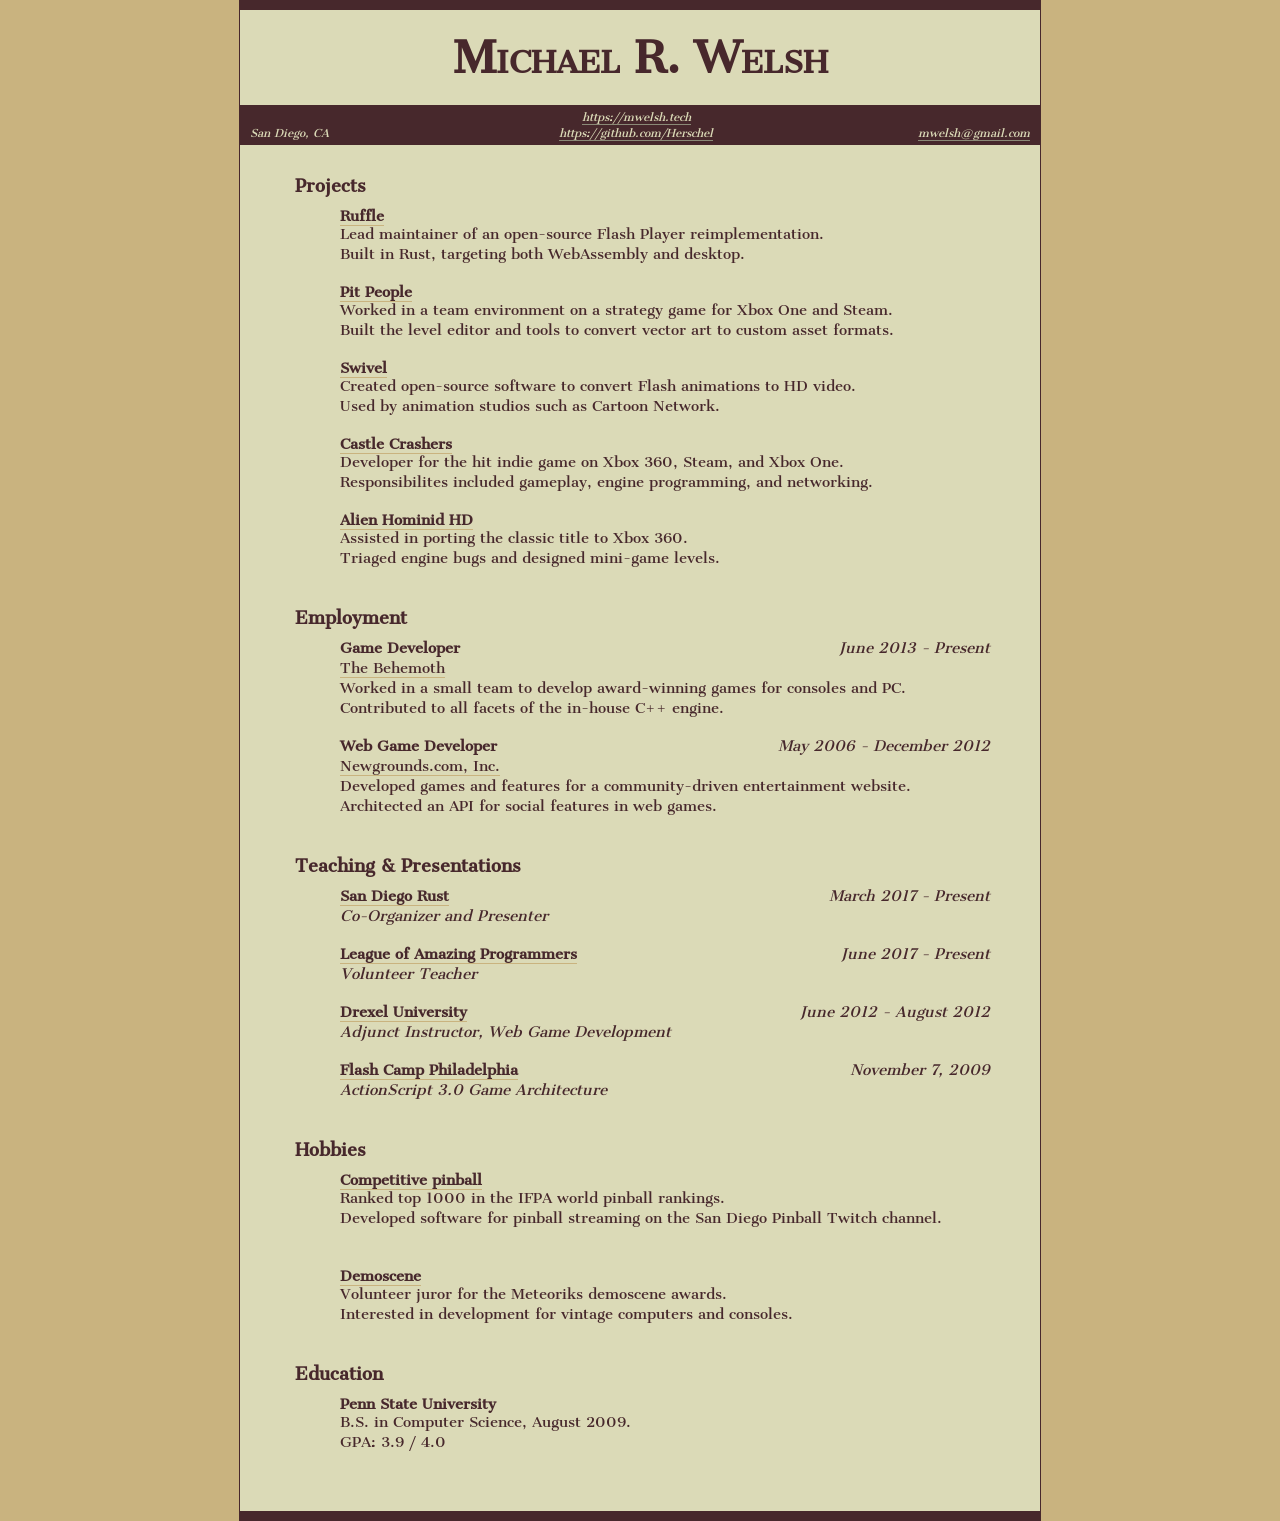
==== index.html @ d0eeccf2 "Update resume" ====
<!DOCTYPE html>

<html lang="en">

<head>
	<meta charset="UTF-8">
	<title>Michael R. Welsh – Software developer</title>
	<meta name="description" content="Résumé of Michael R. Welsh - Software developer">
	<meta name="viewport" content="width=device-width, initial-scale=1">
	<meta name="robots" content="noindex">
	<link href="resume.css" rel="stylesheet" type="text/css" media="all">
	<link href='https://fonts.googleapis.com/css?family=Cantata+One' rel='stylesheet' type='text/css'>
</head>

<body>
	<header>
		<h1>Michael R. Welsh</h1>
		<address>
			<div id="physical_contact">
				<p>&nbsp;</p>
				<p>San Diego, CA</p>
			</div>
			<div id="electronic_contact">
				<p><a href="https://mwelsh.tech">https://mwelsh.tech</a></p>
				<p><a href="https://github.com/Herschel">https://github.com/Herschel</a></p>
			</div>
			<div id="audio_contact">
        <p>&nbsp;</p>
				<p><a href="mailto:mwelsh@gmail.com">mwelsh@gmail.com</a></p>
			</div>
		</address>
	</header>

	<main>
		<section id="projects">
			<h2>Projects</h2>
			<ul>
				<li>
					<h3><a href="http://ruffle.rs/">Ruffle</a></h3>
					<p>Lead maintainer of an open-source Flash Player reimplementation.</p>
					<p>Built in Rust, targeting both WebAssembly and desktop.</p>
				</li>
				<li>
					<h3><a href="http://www.pitpeople.com/">Pit People</a></h3>
					<p>Worked in a team environment on a strategy game for Xbox One and Steam.</p>
					<p>Built the level editor and tools to convert vector art to custom asset formats.</p>
				</li>
				<li>
					<h3><a href="http://github.com/Herschel/Swivel">Swivel</a></h3>
					<p>Created open-source software to convert Flash animations to HD video.</p>
					<p>Used by animation studios such as Cartoon Network.</p>
				</li>
				<li>
					<h3><a href="http://www.castlecrashers.com/">Castle Crashers</a></h3>
					<p>Developer for the hit indie game on Xbox 360, Steam, and Xbox One.</p>
					<p>Responsibilites included gameplay, engine programming, and networking.</p>
				</li>
				<li>
					<h3><a href="http://www.alienhominid.com/">Alien Hominid HD</a></h3>
					<p>Assisted in porting the classic title to Xbox 360.</p>
					<p>Triaged engine bugs and designed mini-game levels.</p>
				</li>
			</ul>
		</section>

		<section id="employment">
			<h2>Employment</h2>
			<ul>
				<li>
					<h3>Game Developer</h3>
					<p class="date">June 2013 - Present</p>
					<p class="company"><a href="http://www.thebehemoth.com">The Behemoth</a></p>
					<p>Worked in a small team to develop award-winning games for consoles and PC.</p>
					<p>Contributed to all facets of the in-house C++ engine.</p>
				</li>

				<li>
					<h3>Web Game Developer</h3>
					<p class="date">May 2006 - December 2012</p>
					<p class="company"><a href="http://www.newgrounds.com">Newgrounds.com, Inc.</a></p>
					<p>Developed games and features for a community-driven entertainment website.</p>
					<p>Architected an API for social features in web games.</p>
				</li>
			</ul>
		</section>

		<section id="teaching">
			<h2>Teaching & Presentations</h2>
			<ul>
				<li>
					<h3><a href="https://www.meetup.com/San-Diego-Rust/">San Diego Rust</a></h3>
					<p class="date">March 2017 - Present</p>
					<p class="title">Co-Organizer and Presenter</p>
				</li>
				<li>
					<h3><a href="http://www.jointheleague.org/">League of Amazing Programmers</a></h3>
					<p class="date">June 2017 - Present</p>
					<p class="title">Volunteer Teacher</p>
				</li>
				<li>
					<h3><a href="https://drexel.edu/">Drexel University</a></h3>
					<p class="date">June 2012 - August 2012</p>
					<p class="title">Adjunct Instructor, Web Game Development</p>
				</li>
				<li>
					<h3><a href="https://flashcamp.pfpaug.org/sessions/#welsh">Flash Camp Philadelphia</a></h3>
					<p class="date">November 7, 2009</p>
					<p class="title">ActionScript 3.0 Game Architecture</p>
				</li>
			</ul>
		</section>

		<section id="interests">
			<h2>Hobbies</h2>
			<ul>
				<li>
					<h3><a href="https://www.twitch.tv/sdpinball/clip/StrangeNastyGarageStrawBeary">Competitive
							pinball</a></h3>
					<p>Ranked top 1000 in the IFPA world pinball rankings.</p>
					<p>Developed software for pinball streaming on the San Diego Pinball Twitch channel.</p>
				</li>
			</ul>
			<ul>
				<li>
					<h3><a href="https://2019.meteoriks.org/nominees">Demoscene</a></h3>
					<p>Volunteer juror for the Meteoriks demoscene awards.</p>
					<p>Interested in development for vintage computers and consoles.</p>
				</li>
			</ul>
		</section>

		<section id="education">
			<h2>Education</h2>
			<ul>
				<li>
					<h3>Penn State University</h3>
					<p>B.S. in Computer Science, August 2009.</p>
					<p>GPA: 3.9 / 4.0</p>
				</li>
			</ul>
		</section>
	</main>

	<footer>
	</footer>
</body>

</html>
---- resume.css ----
html {
	padding:			0;
	margin:				0;
	font-family:		'Cantata One', nrif;
	font-size:			0.9em;
	background: 		#C9B37F;
	color:				#47282C;
}

body {
	width:				800px;
	margin:				0 auto;
	padding:			0;
	background:			#DBDAB7;
	border-style:		solid;
	border-color:		#47282C;
	border-width:		10px 1px 0 1px;
}

a {
	color:				#47282C;
	text-decoration:	none;
	border-bottom:		1px #C9B37F solid;
}

p {
	padding:			0;
	margin:				2px 0;
	clear:				both;
}

.date {
	font-style:			italic;
	text-align:			right;
	clear:				none;
}

.title {
	font-style:			italic;
}

header {
	text-align:			center;
}

header h1 {
	font-size:			300%;
	font-variant:		small-caps;
	margin:				0;
	padding:			20px;
}

header p {
	padding:			0;
	margin:				0;
	font-size:			75%;
}

address {
	background:			#47282C;
	color:				#DBDAB7;
	height:				30px;
	padding:			5px 10px;
	line-height:		110%;
}

footer {
	background:			#47282C;
	color:				#DBDAB7;
	padding:			5px 10px;
	font-size:			75%;
	text-align:			right;
}

footer a, address a {
	color:				#DBDAB7;
	border-bottom:		1px #8B8A77 solid;
}

#physical_contact {
	display:			block;
	float:				left;
	width:				33%;
	text-align:			left;
}

#electronic_contact {
	display:			block;
	float:				left;
	width:				33%;
}

#audio_contact {
	display:			block;
	text-align:			right;
	width:				33%;
	float:				right;
}

main {
	padding:	20px 50px
}

h2 {
	font-weight:		bold;
	font-size:			120%;
	margin:				10px 5px 10px 5px;
}

h3 {
	font-weight:		bold;
	font-size:			100%;
	margin:				0;
	float:				left;
}

ul {
	margin:				5px 0px 40px 50px;
	padding:			0;
	list-style-type:	none;
}

li {
	margin:				0 0 20px 0;
}

#employment {
	display:			block;
	clear:				both;
}

#references li {
	display:			inline;
	width:				33%;
	float:				left;
	text-align:			center;
}

#references ul {
	width:				90%;
	margin:				5px auto 20px auto;
}

#references li:nth-child(3n) {
	float:				none;
	display:			inline;
}

#references h3 {
	float:				none;
}

#references p {
	clear:				none;
	font-size:			80%;
}

@media print {
	body {
		width:				auto;
		margin:				0 auto;
		padding:			0;
		background:			none;
		border-width:		0;
	}

	header h1 {
		font-size:		200%;
		font-variant:	small-caps;
		margin:			0;
		padding:		10px;
	}

	main {
		padding:		0 50px
	}

	ul {
		margin-bottom: 0;
	}

	address {
		background:		none;
		color:			#DBDAB7;
		height:			30px;
		padding:		5px 10px;
	}
}

@page {
	size:				letter;
	margin-top:			4mm;
	margin-bottom:		4mm;
}

@media only screen and (max-width: 850px) {
	body {
		width:				100%;
		border-width:		10px 0 0 0;
		font-size:			80%;
	}

	address {
		height:				24px;
	}
}

@media only screen and (max-width: 700px) {
	address {
		padding:			5px 5px;
	}

	main {
		padding:			20px 5px;
	}

	ul {
		margin:				5px 0px 40px 25px;
		padding:			0;
		list-style-type:	none;
	}
}

@media only screen and (max-width: 400px) {
	header h1 { 
		font-size:			200%;
	}

	address {
		font-size:			80%;
		height:				20px;
	}

	main {
		font-size:			80%;
	}

	ul {
		margin:				5px 0px 40px 20px;
		padding:			0;
		list-style-type:	none;
	}
}

@media only screen and (max-width: 300px) {
	header h1 { 
		font-size:			180%;
	}

	#physical_contact, #electronic_contact {
		display:			none;
	}

	#audio_contact {
		float:				none;
		width:				100%;
		text-align:			center;
	}

	address {
		font-size:			80%;
		height:				20px;
	}

	main {
		font-size:			80%;
	}

	h3 {
		float:				none;
	}

	main p {
		display:			inline;
	}

	#references p, .company, .date, .title {
		display:			block;
	}

	.date {
		text-align:			left;
	}
}
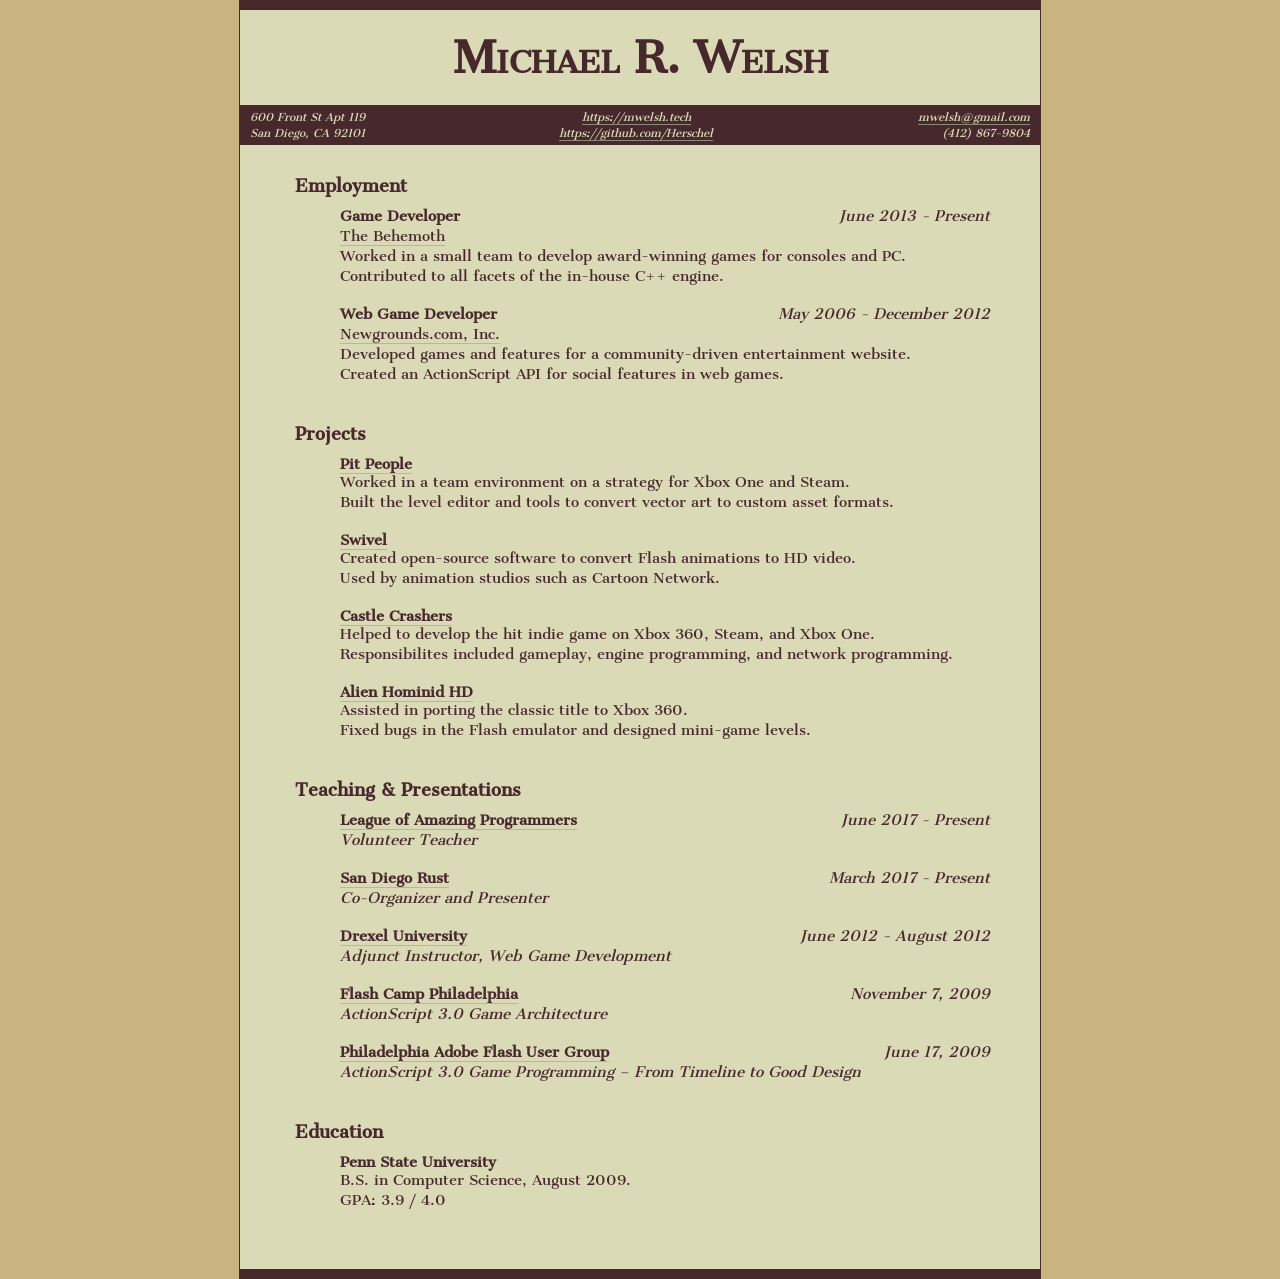
==== commit 2ae15278: "Tweak past experience" ====
--- a/index.html
+++ b/index.html
@@ -1,148 +1,126 @@
 <!DOCTYPE html>
 
 <html lang="en">
+	<head>
+		<meta charset="UTF-8">
+		<title>Michael R. Welsh – Software developer</title>
+		<meta name="description" content="Résumé of Michael R. Welsh - Software developer">
+		<meta name="viewport" content="width=device-width, initial-scale=1">
+		<meta name="robots" content="noindex">
+		<link href="resume.css" rel="stylesheet" type="text/css" media="all">
+		<link href='https://fonts.googleapis.com/css?family=Cantata+One' rel='stylesheet' type='text/css'>
+	</head>
+	<body>
+		<header>
+			<h1>Michael R. Welsh</h1>
+				<address>
+					<div id="physical_contact">
+						<p>600 Front St Apt 119</p>
+						<p>San Diego, CA 92101</p>
+					</div>
+					<div id="electronic_contact">
+						<p><a href="https://mwelsh.tech">https://mwelsh.tech</a></p>
+						<p><a href="https://github.com/Herschel">https://github.com/Herschel</a></p>
+					</div>
+					<div id="audio_contact">
+						<p><a href="mailto:mwelsh@gmail.com">mwelsh@gmail.com</a></p>
+						<p>(412) 867-9804</p>
+					</div>
+				</address>
+		</header>
+		
+		<main>
+			<section id="employment">
+				<h2>Employment</h2>
+				<ul>
+					<li>
+						<h3>Game Developer</h3>
+						<p class="date">June 2013 - Present</p>
+						<p class="company"><a href="http://www.thebehemoth.com">The Behemoth</a></p>
+						<p>Worked in a small team to develop award-winning games for consoles and PC.</p>
+						<p>Contributed to all facets of the in-house C++ engine.</p>
+					</li>
 
-<head>
-	<meta charset="UTF-8">
-	<title>Michael R. Welsh – Software developer</title>
-	<meta name="description" content="Résumé of Michael R. Welsh - Software developer">
-	<meta name="viewport" content="width=device-width, initial-scale=1">
-	<meta name="robots" content="noindex">
-	<link href="resume.css" rel="stylesheet" type="text/css" media="all">
-	<link href='https://fonts.googleapis.com/css?family=Cantata+One' rel='stylesheet' type='text/css'>
-</head>
+					<li>
+						<h3>Web Game Developer</h3>
+						<p class="date">May 2006 - December 2012</p>
+						<p class="company"><a href="http://www.newgrounds.com">Newgrounds.com, Inc.</a></p>
+						<p>Developed games and features for a community-driven entertainment website.</p>
+						<p>Created an ActionScript API for social features in web games.</p>
+					</li>
+				</ul>
+			</section>
+			
+			<section id="projects">
+				<h2>Projects</h2>
+				<ul>
+					<li>
+						<h3><a href="http://www.pitpeople.com/">Pit People</a></h3>
+						<p>Worked in a team environment on a strategy for Xbox One and Steam.</p>
+						<p>Built the level editor and tools to convert vector art to custom asset formats.</p>
+					</li>
+					<li>
+						<h3><a href="http://github.com/Herschel/Swivel">Swivel</a></h3>
+						<p>Created open-source software to convert Flash animations to HD video.</p>
+						<p>Used by animation studios such as Cartoon Network.</p>
+					</li>
+					<li>
+						<h3><a href="http://www.castlecrashers.com/">Castle Crashers</a></h3>
+						<p>Helped to develop the hit indie game on Xbox 360, Steam, and Xbox One.</p>
+						<p>Responsibilites included gameplay, engine programming, and network programming.</p>
+					</li>
+					<li>
+						<h3><a href="http://www.alienhominid.com/">Alien Hominid HD</a></h3>
+						<p>Assisted in porting the classic title to Xbox 360.</p>
+						<p>Fixed bugs in the Flash emulator and designed mini-game levels.</p>
+					</li>
+				</ul>
+			</section>
+			
+			<section id="teaching">
+				<h2>Teaching & Presentations</h2>
+				<ul>
+					<li>
+						<h3><a href="http://www.jointheleague.org/">League of Amazing Programmers</a></h3>
+						<p class="date">June 2017 - Present</p>
+						<p class="title">Volunteer Teacher</p>
+					</li>
+					<li>
+						<h3><a href="https://www.meetup.com/San-Diego-Rust/">San Diego Rust</a></h3>
+						<p class="date">March 2017 - Present</p>
+						<p class="title">Co-Organizer and Presenter</p>
+					</li>
+					<li>
+						<h3><a href="https://drexel.edu/">Drexel University</a></h3>
+						<p class="date">June 2012 - August 2012</p>
+						<p class="title">Adjunct Instructor, Web Game Development</p>
+					</li>
+					<li>
+						<h3><a href="https://flashcamp.pfpaug.org/sessions/#welsh">Flash Camp Philadelphia</a></h3>
+						<p class="date">November 7, 2009</p>
+						<p class="title">ActionScript 3.0 Game Architecture</p>
+					</li>
+					<li>
+						<h3><a href="http://www.pfpaug.org/core/pivot/entry.php?id=56">Philadelphia Adobe Flash User Group</a></h3>
+						<p class="date">June 17, 2009</p>
+						<p class="title">ActionScript 3.0 Game Programming &ndash; From Timeline to Good Design</p>
+					</li>
+				</ul>
+			</section>
 
-<body>
-	<header>
-		<h1>Michael R. Welsh</h1>
-		<address>
-			<div id="physical_contact">
-				<p>&nbsp;</p>
-				<p>San Diego, CA</p>
-			</div>
-			<div id="electronic_contact">
-				<p><a href="https://mwelsh.tech">https://mwelsh.tech</a></p>
-				<p><a href="https://github.com/Herschel">https://github.com/Herschel</a></p>
-			</div>
-			<div id="audio_contact">
-        <p>&nbsp;</p>
-				<p><a href="mailto:mwelsh@gmail.com">mwelsh@gmail.com</a></p>
-			</div>
-		</address>
-	</header>
-
-	<main>
-		<section id="projects">
-			<h2>Projects</h2>
-			<ul>
-				<li>
-					<h3><a href="http://ruffle.rs/">Ruffle</a></h3>
-					<p>Lead maintainer of an open-source Flash Player reimplementation.</p>
-					<p>Built in Rust, targeting both WebAssembly and desktop.</p>
-				</li>
-				<li>
-					<h3><a href="http://www.pitpeople.com/">Pit People</a></h3>
-					<p>Worked in a team environment on a strategy game for Xbox One and Steam.</p>
-					<p>Built the level editor and tools to convert vector art to custom asset formats.</p>
-				</li>
-				<li>
-					<h3><a href="http://github.com/Herschel/Swivel">Swivel</a></h3>
-					<p>Created open-source software to convert Flash animations to HD video.</p>
-					<p>Used by animation studios such as Cartoon Network.</p>
-				</li>
-				<li>
-					<h3><a href="http://www.castlecrashers.com/">Castle Crashers</a></h3>
-					<p>Developer for the hit indie game on Xbox 360, Steam, and Xbox One.</p>
-					<p>Responsibilites included gameplay, engine programming, and networking.</p>
-				</li>
-				<li>
-					<h3><a href="http://www.alienhominid.com/">Alien Hominid HD</a></h3>
-					<p>Assisted in porting the classic title to Xbox 360.</p>
-					<p>Triaged engine bugs and designed mini-game levels.</p>
-				</li>
-			</ul>
-		</section>
-
-		<section id="employment">
-			<h2>Employment</h2>
-			<ul>
-				<li>
-					<h3>Game Developer</h3>
-					<p class="date">June 2013 - Present</p>
-					<p class="company"><a href="http://www.thebehemoth.com">The Behemoth</a></p>
-					<p>Worked in a small team to develop award-winning games for consoles and PC.</p>
-					<p>Contributed to all facets of the in-house C++ engine.</p>
-				</li>
-
-				<li>
-					<h3>Web Game Developer</h3>
-					<p class="date">May 2006 - December 2012</p>
-					<p class="company"><a href="http://www.newgrounds.com">Newgrounds.com, Inc.</a></p>
-					<p>Developed games and features for a community-driven entertainment website.</p>
-					<p>Architected an API for social features in web games.</p>
-				</li>
-			</ul>
-		</section>
-
-		<section id="teaching">
-			<h2>Teaching & Presentations</h2>
-			<ul>
-				<li>
-					<h3><a href="https://www.meetup.com/San-Diego-Rust/">San Diego Rust</a></h3>
-					<p class="date">March 2017 - Present</p>
-					<p class="title">Co-Organizer and Presenter</p>
-				</li>
-				<li>
-					<h3><a href="http://www.jointheleague.org/">League of Amazing Programmers</a></h3>
-					<p class="date">June 2017 - Present</p>
-					<p class="title">Volunteer Teacher</p>
-				</li>
-				<li>
-					<h3><a href="https://drexel.edu/">Drexel University</a></h3>
-					<p class="date">June 2012 - August 2012</p>
-					<p class="title">Adjunct Instructor, Web Game Development</p>
-				</li>
-				<li>
-					<h3><a href="https://flashcamp.pfpaug.org/sessions/#welsh">Flash Camp Philadelphia</a></h3>
-					<p class="date">November 7, 2009</p>
-					<p class="title">ActionScript 3.0 Game Architecture</p>
-				</li>
-			</ul>
-		</section>
-
-		<section id="interests">
-			<h2>Hobbies</h2>
-			<ul>
-				<li>
-					<h3><a href="https://www.twitch.tv/sdpinball/clip/StrangeNastyGarageStrawBeary">Competitive
-							pinball</a></h3>
-					<p>Ranked top 1000 in the IFPA world pinball rankings.</p>
-					<p>Developed software for pinball streaming on the San Diego Pinball Twitch channel.</p>
-				</li>
-			</ul>
-			<ul>
-				<li>
-					<h3><a href="https://2019.meteoriks.org/nominees">Demoscene</a></h3>
-					<p>Volunteer juror for the Meteoriks demoscene awards.</p>
-					<p>Interested in development for vintage computers and consoles.</p>
-				</li>
-			</ul>
-		</section>
-
-		<section id="education">
-			<h2>Education</h2>
-			<ul>
-				<li>
-					<h3>Penn State University</h3>
-					<p>B.S. in Computer Science, August 2009.</p>
-					<p>GPA: 3.9 / 4.0</p>
-				</li>
-			</ul>
-		</section>
-	</main>
-
-	<footer>
-	</footer>
-</body>
-
-</html>+			<section id="education">
+				<h2>Education</h2>
+				<ul>
+					<li>
+						<h3>Penn State University</h3>
+						<p>B.S. in Computer Science, August 2009.</p>
+						<p>GPA: 3.9 / 4.0</p>
+					</li>
+				</ul>
+            </section>
+		</main>
+		
+		<footer>
+		</footer>
+	</body>
+</html>
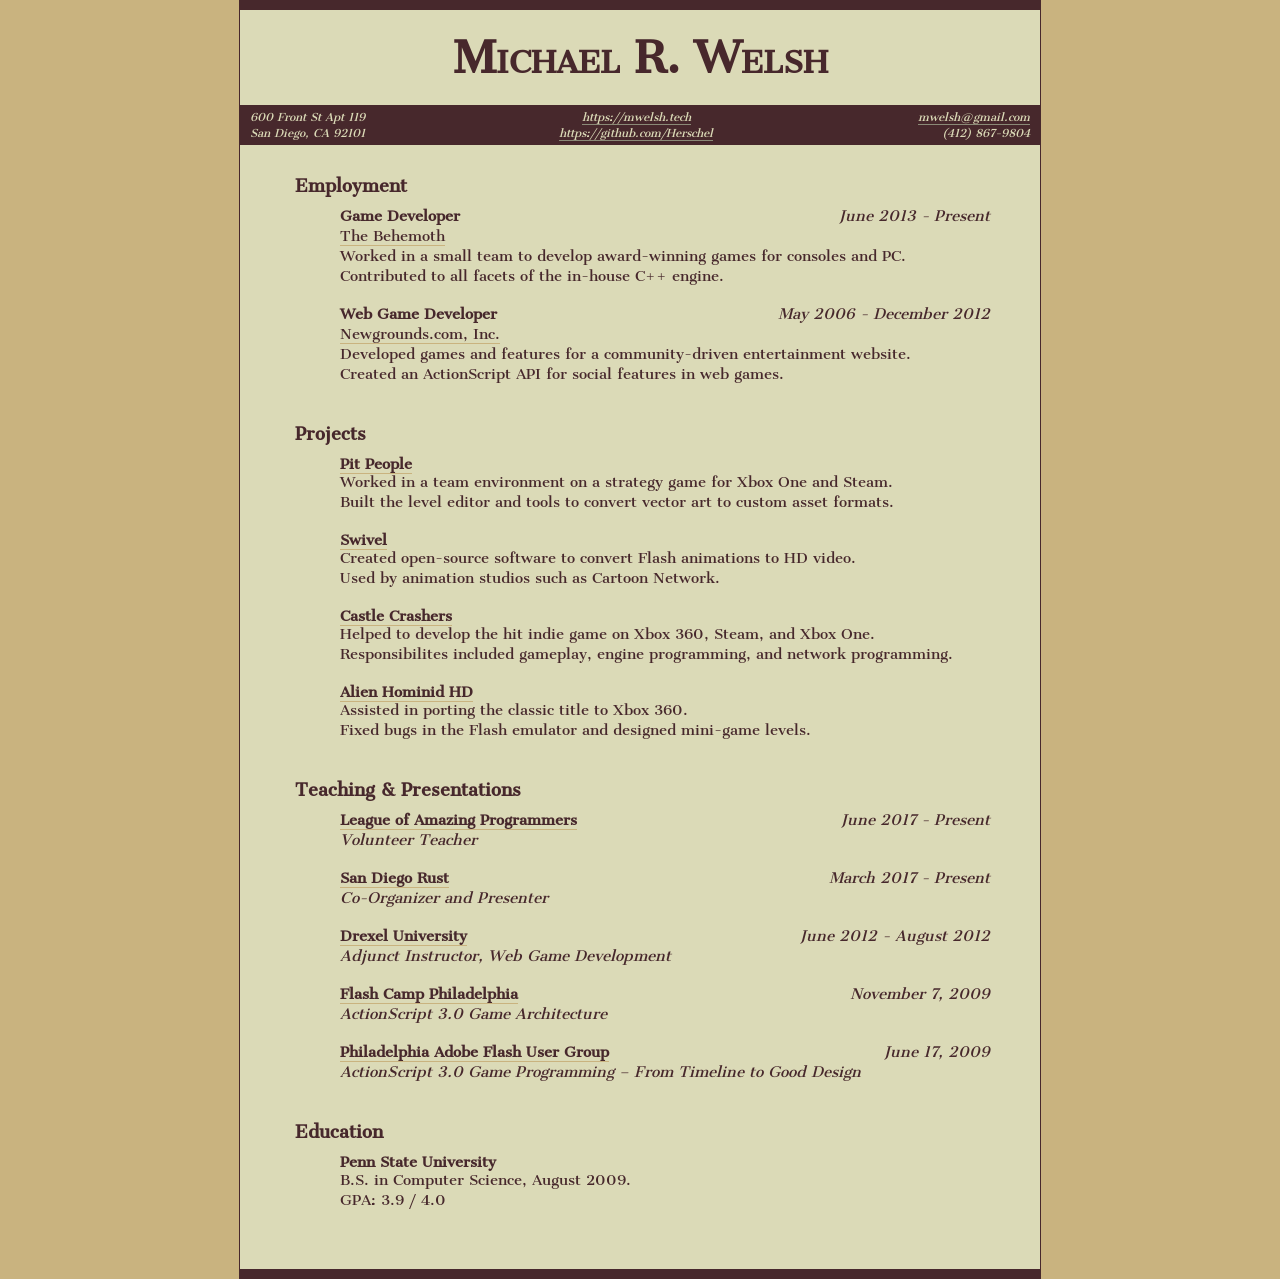
==== commit a9a34f43: "Add missing word" ====
--- a/index.html
+++ b/index.html
@@ -56,7 +56,7 @@
 				<ul>
 					<li>
 						<h3><a href="http://www.pitpeople.com/">Pit People</a></h3>
-						<p>Worked in a team environment on a strategy for Xbox One and Steam.</p>
+						<p>Worked in a team environment on a strategy game for Xbox One and Steam.</p>
 						<p>Built the level editor and tools to convert vector art to custom asset formats.</p>
 					</li>
 					<li>
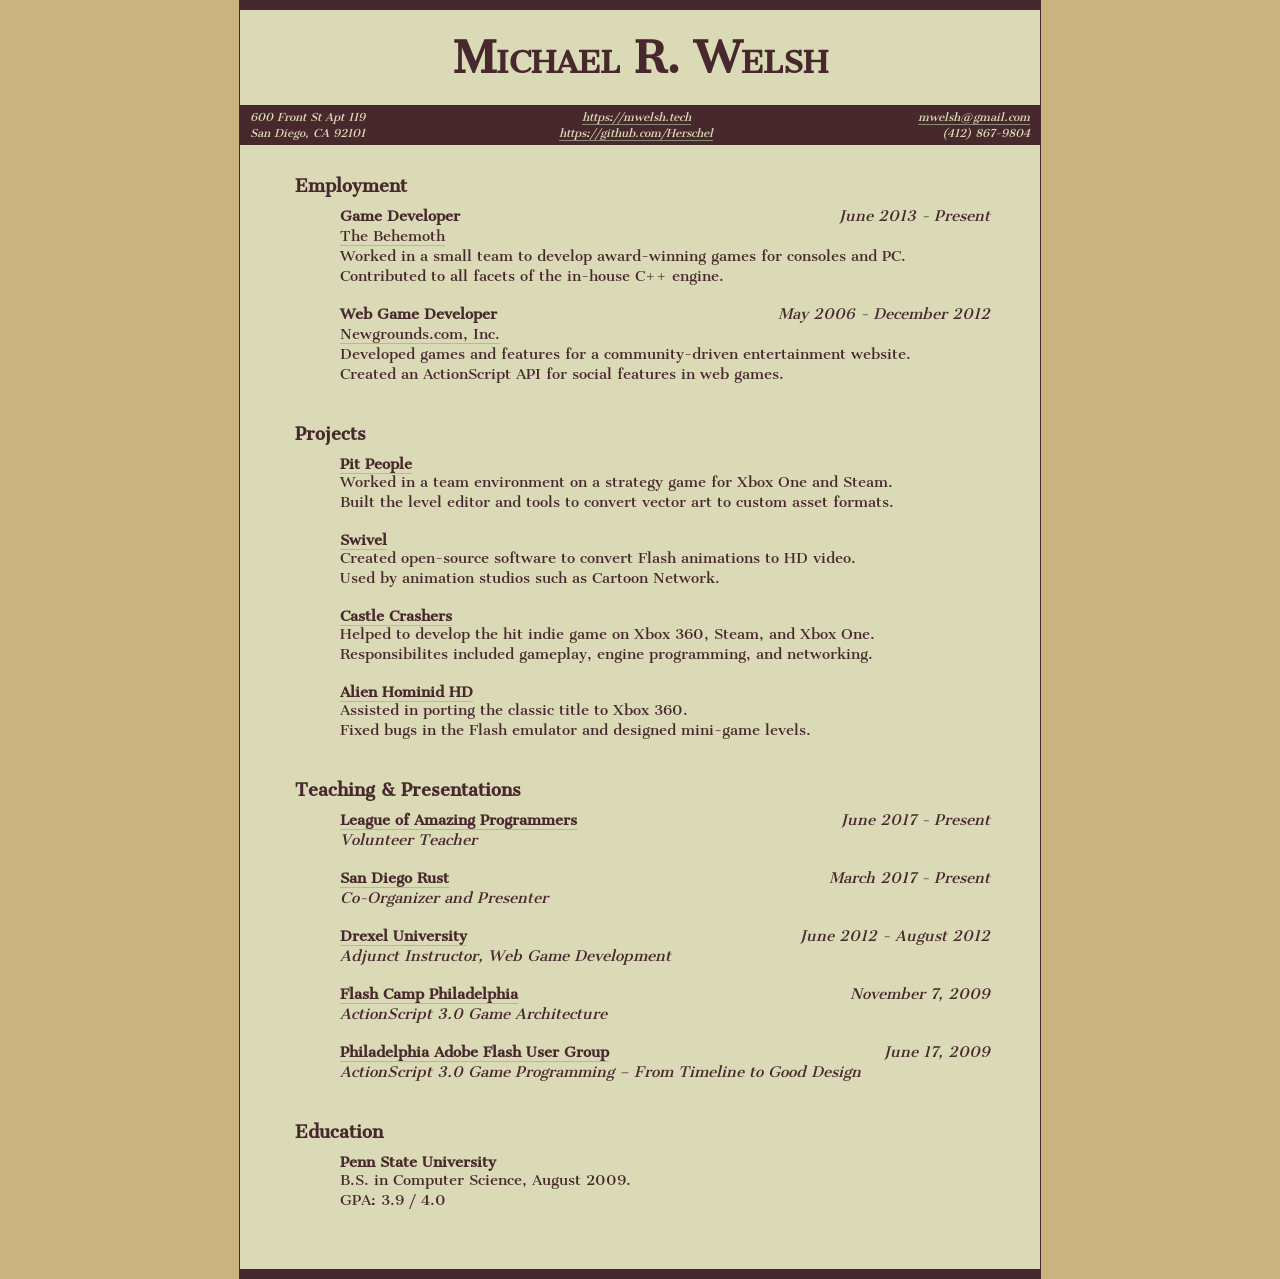
==== commit c3781cbd: "Shorten line" ====
--- a/index.html
+++ b/index.html
@@ -67,7 +67,7 @@
 					<li>
 						<h3><a href="http://www.castlecrashers.com/">Castle Crashers</a></h3>
 						<p>Helped to develop the hit indie game on Xbox 360, Steam, and Xbox One.</p>
-						<p>Responsibilites included gameplay, engine programming, and network programming.</p>
+						<p>Responsibilites included gameplay, engine programming, and networking.</p>
 					</li>
 					<li>
 						<h3><a href="http://www.alienhominid.com/">Alien Hominid HD</a></h3>
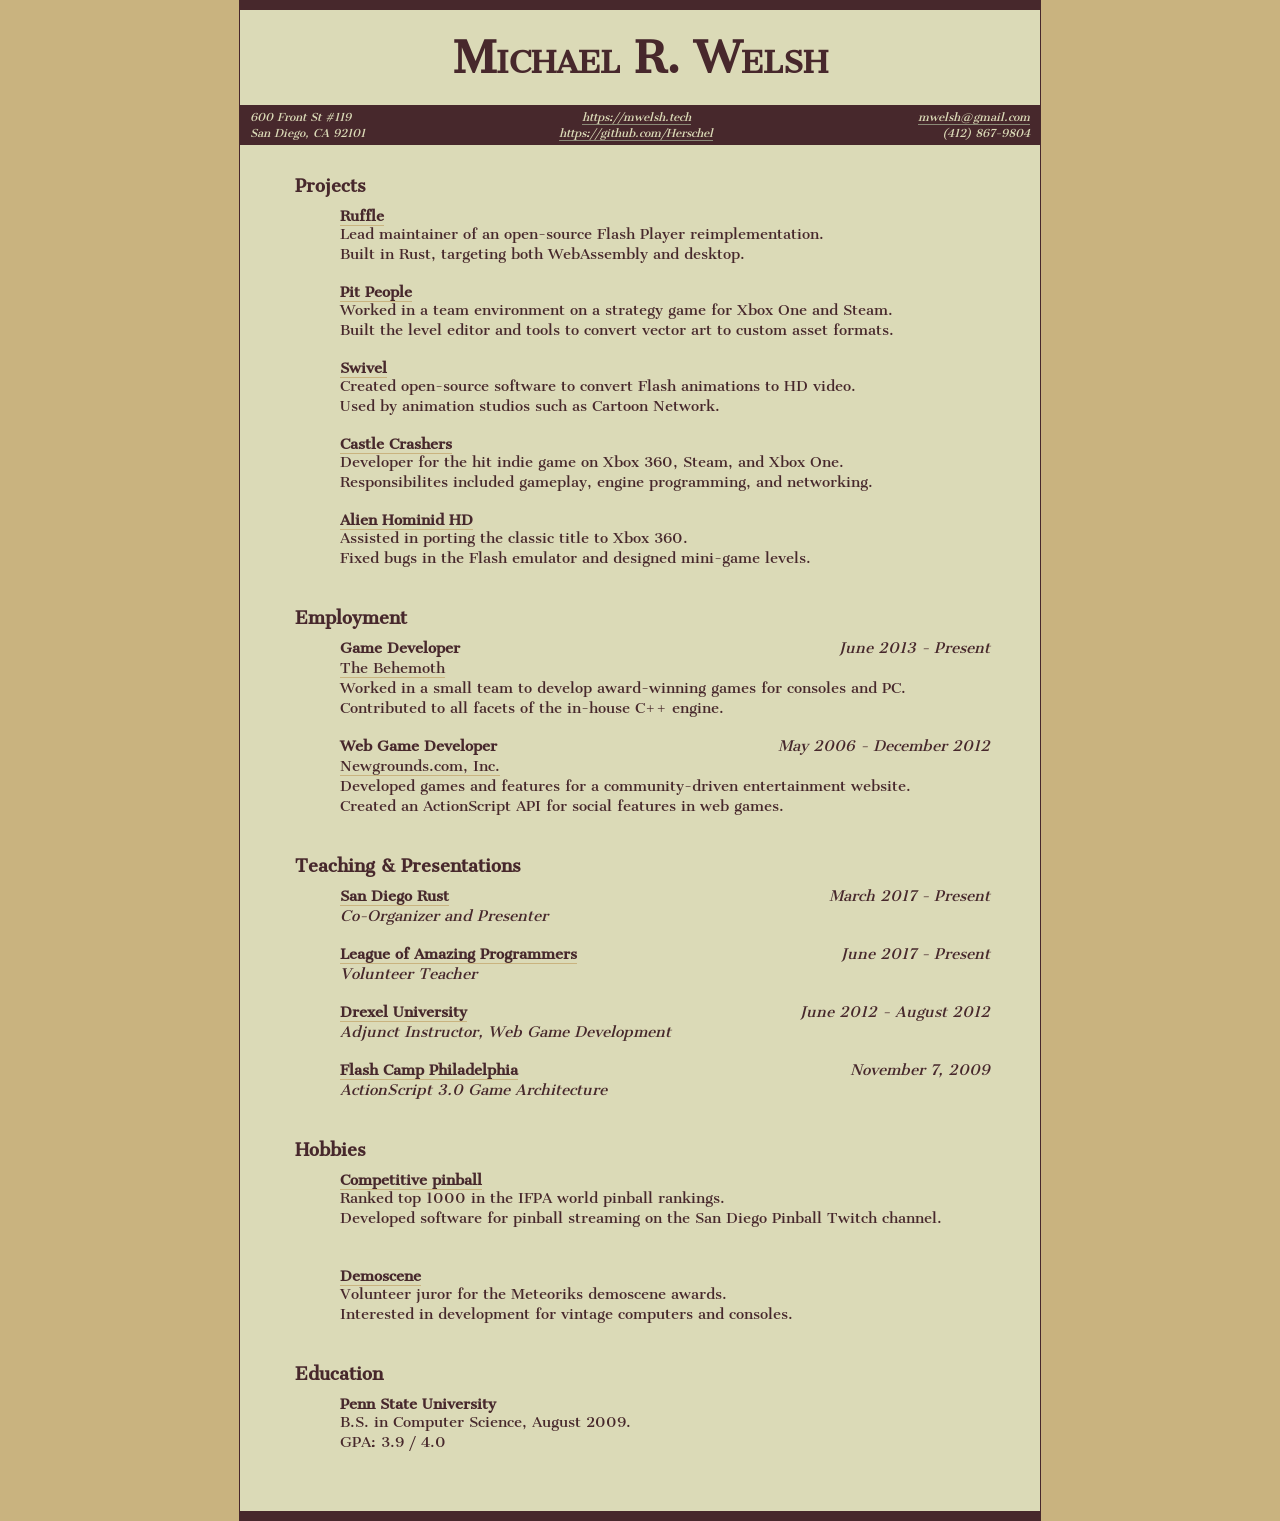
==== commit db5ea63c: "Update resume" ====
--- a/index.html
+++ b/index.html
@@ -15,7 +15,7 @@
 			<h1>Michael R. Welsh</h1>
 				<address>
 					<div id="physical_contact">
-						<p>600 Front St Apt 119</p>
+						<p>600 Front St #119</p>
 						<p>San Diego, CA 92101</p>
 					</div>
 					<div id="electronic_contact">
@@ -29,7 +29,38 @@
 				</address>
 		</header>
 		
-		<main>
+		<main>			
+			<section id="projects">
+				<h2>Projects</h2>
+				<ul>
+					<li>
+						<h3><a href="http://ruffle.rs/">Ruffle</a></h3>
+						<p>Lead maintainer of an open-source Flash Player reimplementation.</p>
+						<p>Built in Rust, targeting both WebAssembly and desktop.</p>
+					</li>
+					<li>
+						<h3><a href="http://www.pitpeople.com/">Pit People</a></h3>
+						<p>Worked in a team environment on a strategy game for Xbox One and Steam.</p>
+						<p>Built the level editor and tools to convert vector art to custom asset formats.</p>
+					</li>
+					<li>
+						<h3><a href="http://github.com/Herschel/Swivel">Swivel</a></h3>
+						<p>Created open-source software to convert Flash animations to HD video.</p>
+						<p>Used by animation studios such as Cartoon Network.</p>
+					</li>
+					<li>
+						<h3><a href="http://www.castlecrashers.com/">Castle Crashers</a></h3>
+						<p>Developer for the hit indie game on Xbox 360, Steam, and Xbox One.</p>
+						<p>Responsibilites included gameplay, engine programming, and networking.</p>
+					</li>
+					<li>
+						<h3><a href="http://www.alienhominid.com/">Alien Hominid HD</a></h3>
+						<p>Assisted in porting the classic title to Xbox 360.</p>
+						<p>Fixed bugs in the Flash emulator and designed mini-game levels.</p>
+					</li>
+				</ul>
+			</section>
+
 			<section id="employment">
 				<h2>Employment</h2>
 				<ul>
@@ -51,44 +82,18 @@
 				</ul>
 			</section>
 			
-			<section id="projects">
-				<h2>Projects</h2>
-				<ul>
-					<li>
-						<h3><a href="http://www.pitpeople.com/">Pit People</a></h3>
-						<p>Worked in a team environment on a strategy game for Xbox One and Steam.</p>
-						<p>Built the level editor and tools to convert vector art to custom asset formats.</p>
-					</li>
-					<li>
-						<h3><a href="http://github.com/Herschel/Swivel">Swivel</a></h3>
-						<p>Created open-source software to convert Flash animations to HD video.</p>
-						<p>Used by animation studios such as Cartoon Network.</p>
-					</li>
-					<li>
-						<h3><a href="http://www.castlecrashers.com/">Castle Crashers</a></h3>
-						<p>Helped to develop the hit indie game on Xbox 360, Steam, and Xbox One.</p>
-						<p>Responsibilites included gameplay, engine programming, and networking.</p>
-					</li>
-					<li>
-						<h3><a href="http://www.alienhominid.com/">Alien Hominid HD</a></h3>
-						<p>Assisted in porting the classic title to Xbox 360.</p>
-						<p>Fixed bugs in the Flash emulator and designed mini-game levels.</p>
-					</li>
-				</ul>
-			</section>
-			
 			<section id="teaching">
 				<h2>Teaching & Presentations</h2>
 				<ul>
 					<li>
+						<h3><a href="https://www.meetup.com/San-Diego-Rust/">San Diego Rust</a></h3>
+						<p class="date">March 2017 - Present</p>
+						<p class="title">Co-Organizer and Presenter</p>
+					</li>
+					<li>
 						<h3><a href="http://www.jointheleague.org/">League of Amazing Programmers</a></h3>
 						<p class="date">June 2017 - Present</p>
 						<p class="title">Volunteer Teacher</p>
-					</li>
-					<li>
-						<h3><a href="https://www.meetup.com/San-Diego-Rust/">San Diego Rust</a></h3>
-						<p class="date">March 2017 - Present</p>
-						<p class="title">Co-Organizer and Presenter</p>
 					</li>
 					<li>
 						<h3><a href="https://drexel.edu/">Drexel University</a></h3>
@@ -100,10 +105,23 @@
 						<p class="date">November 7, 2009</p>
 						<p class="title">ActionScript 3.0 Game Architecture</p>
 					</li>
+				</ul>
+			</section>
+
+			<section id="interests">
+				<h2>Hobbies</h2>
+				<ul>
 					<li>
-						<h3><a href="http://www.pfpaug.org/core/pivot/entry.php?id=56">Philadelphia Adobe Flash User Group</a></h3>
-						<p class="date">June 17, 2009</p>
-						<p class="title">ActionScript 3.0 Game Programming &ndash; From Timeline to Good Design</p>
+						<h3><a href="https://www.twitch.tv/sdpinball/clip/StrangeNastyGarageStrawBeary">Competitive pinball</a></h3>
+						<p>Ranked top 1000 in the IFPA world pinball rankings.</p>
+						<p>Developed software for pinball streaming on the San Diego Pinball Twitch channel.</p>
+					</li>
+				</ul>
+				<ul>
+					<li>
+						<h3><a href="https://2019.meteoriks.org/nominees">Demoscene</a></h3>
+						<p>Volunteer juror for the Meteoriks demoscene awards.</p>
+						<p>Interested in development for vintage computers and consoles.</p>
 					</li>
 				</ul>
 			</section>
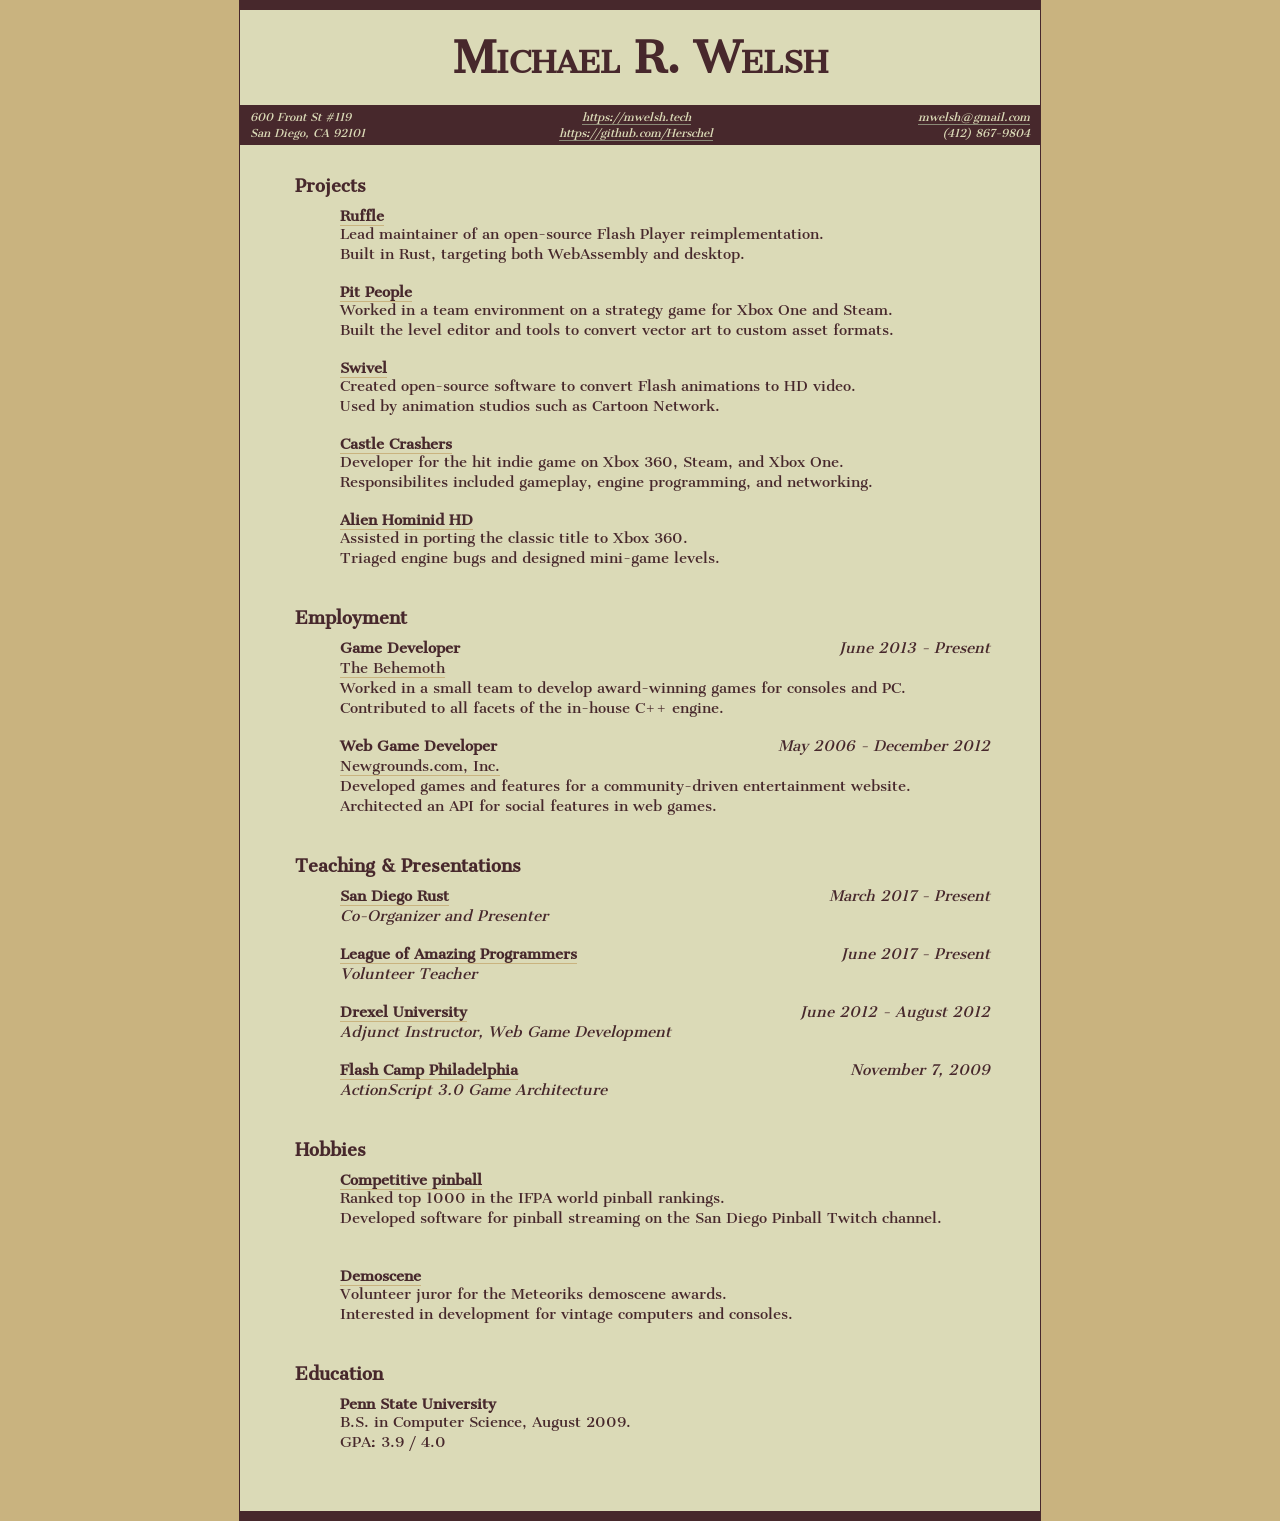
==== commit 62b86a44: "Update resume" ====
--- a/index.html
+++ b/index.html
@@ -1,144 +1,148 @@
 <!DOCTYPE html>
 
 <html lang="en">
-	<head>
-		<meta charset="UTF-8">
-		<title>Michael R. Welsh – Software developer</title>
-		<meta name="description" content="Résumé of Michael R. Welsh - Software developer">
-		<meta name="viewport" content="width=device-width, initial-scale=1">
-		<meta name="robots" content="noindex">
-		<link href="resume.css" rel="stylesheet" type="text/css" media="all">
-		<link href='https://fonts.googleapis.com/css?family=Cantata+One' rel='stylesheet' type='text/css'>
-	</head>
-	<body>
-		<header>
-			<h1>Michael R. Welsh</h1>
-				<address>
-					<div id="physical_contact">
-						<p>600 Front St #119</p>
-						<p>San Diego, CA 92101</p>
-					</div>
-					<div id="electronic_contact">
-						<p><a href="https://mwelsh.tech">https://mwelsh.tech</a></p>
-						<p><a href="https://github.com/Herschel">https://github.com/Herschel</a></p>
-					</div>
-					<div id="audio_contact">
-						<p><a href="mailto:mwelsh@gmail.com">mwelsh@gmail.com</a></p>
-						<p>(412) 867-9804</p>
-					</div>
-				</address>
-		</header>
-		
-		<main>			
-			<section id="projects">
-				<h2>Projects</h2>
-				<ul>
-					<li>
-						<h3><a href="http://ruffle.rs/">Ruffle</a></h3>
-						<p>Lead maintainer of an open-source Flash Player reimplementation.</p>
-						<p>Built in Rust, targeting both WebAssembly and desktop.</p>
-					</li>
-					<li>
-						<h3><a href="http://www.pitpeople.com/">Pit People</a></h3>
-						<p>Worked in a team environment on a strategy game for Xbox One and Steam.</p>
-						<p>Built the level editor and tools to convert vector art to custom asset formats.</p>
-					</li>
-					<li>
-						<h3><a href="http://github.com/Herschel/Swivel">Swivel</a></h3>
-						<p>Created open-source software to convert Flash animations to HD video.</p>
-						<p>Used by animation studios such as Cartoon Network.</p>
-					</li>
-					<li>
-						<h3><a href="http://www.castlecrashers.com/">Castle Crashers</a></h3>
-						<p>Developer for the hit indie game on Xbox 360, Steam, and Xbox One.</p>
-						<p>Responsibilites included gameplay, engine programming, and networking.</p>
-					</li>
-					<li>
-						<h3><a href="http://www.alienhominid.com/">Alien Hominid HD</a></h3>
-						<p>Assisted in porting the classic title to Xbox 360.</p>
-						<p>Fixed bugs in the Flash emulator and designed mini-game levels.</p>
-					</li>
-				</ul>
-			</section>
 
-			<section id="employment">
-				<h2>Employment</h2>
-				<ul>
-					<li>
-						<h3>Game Developer</h3>
-						<p class="date">June 2013 - Present</p>
-						<p class="company"><a href="http://www.thebehemoth.com">The Behemoth</a></p>
-						<p>Worked in a small team to develop award-winning games for consoles and PC.</p>
-						<p>Contributed to all facets of the in-house C++ engine.</p>
-					</li>
+<head>
+	<meta charset="UTF-8">
+	<title>Michael R. Welsh – Software developer</title>
+	<meta name="description" content="Résumé of Michael R. Welsh - Software developer">
+	<meta name="viewport" content="width=device-width, initial-scale=1">
+	<meta name="robots" content="noindex">
+	<link href="resume.css" rel="stylesheet" type="text/css" media="all">
+	<link href='https://fonts.googleapis.com/css?family=Cantata+One' rel='stylesheet' type='text/css'>
+</head>
 
-					<li>
-						<h3>Web Game Developer</h3>
-						<p class="date">May 2006 - December 2012</p>
-						<p class="company"><a href="http://www.newgrounds.com">Newgrounds.com, Inc.</a></p>
-						<p>Developed games and features for a community-driven entertainment website.</p>
-						<p>Created an ActionScript API for social features in web games.</p>
-					</li>
-				</ul>
-			</section>
-			
-			<section id="teaching">
-				<h2>Teaching & Presentations</h2>
-				<ul>
-					<li>
-						<h3><a href="https://www.meetup.com/San-Diego-Rust/">San Diego Rust</a></h3>
-						<p class="date">March 2017 - Present</p>
-						<p class="title">Co-Organizer and Presenter</p>
-					</li>
-					<li>
-						<h3><a href="http://www.jointheleague.org/">League of Amazing Programmers</a></h3>
-						<p class="date">June 2017 - Present</p>
-						<p class="title">Volunteer Teacher</p>
-					</li>
-					<li>
-						<h3><a href="https://drexel.edu/">Drexel University</a></h3>
-						<p class="date">June 2012 - August 2012</p>
-						<p class="title">Adjunct Instructor, Web Game Development</p>
-					</li>
-					<li>
-						<h3><a href="https://flashcamp.pfpaug.org/sessions/#welsh">Flash Camp Philadelphia</a></h3>
-						<p class="date">November 7, 2009</p>
-						<p class="title">ActionScript 3.0 Game Architecture</p>
-					</li>
-				</ul>
-			</section>
+<body>
+	<header>
+		<h1>Michael R. Welsh</h1>
+		<address>
+			<div id="physical_contact">
+				<p>600 Front St #119</p>
+				<p>San Diego, CA 92101</p>
+			</div>
+			<div id="electronic_contact">
+				<p><a href="https://mwelsh.tech">https://mwelsh.tech</a></p>
+				<p><a href="https://github.com/Herschel">https://github.com/Herschel</a></p>
+			</div>
+			<div id="audio_contact">
+				<p><a href="mailto:mwelsh@gmail.com">mwelsh@gmail.com</a></p>
+				<p>(412) 867-9804</p>
+			</div>
+		</address>
+	</header>
 
-			<section id="interests">
-				<h2>Hobbies</h2>
-				<ul>
-					<li>
-						<h3><a href="https://www.twitch.tv/sdpinball/clip/StrangeNastyGarageStrawBeary">Competitive pinball</a></h3>
-						<p>Ranked top 1000 in the IFPA world pinball rankings.</p>
-						<p>Developed software for pinball streaming on the San Diego Pinball Twitch channel.</p>
-					</li>
-				</ul>
-				<ul>
-					<li>
-						<h3><a href="https://2019.meteoriks.org/nominees">Demoscene</a></h3>
-						<p>Volunteer juror for the Meteoriks demoscene awards.</p>
-						<p>Interested in development for vintage computers and consoles.</p>
-					</li>
-				</ul>
-			</section>
+	<main>
+		<section id="projects">
+			<h2>Projects</h2>
+			<ul>
+				<li>
+					<h3><a href="http://ruffle.rs/">Ruffle</a></h3>
+					<p>Lead maintainer of an open-source Flash Player reimplementation.</p>
+					<p>Built in Rust, targeting both WebAssembly and desktop.</p>
+				</li>
+				<li>
+					<h3><a href="http://www.pitpeople.com/">Pit People</a></h3>
+					<p>Worked in a team environment on a strategy game for Xbox One and Steam.</p>
+					<p>Built the level editor and tools to convert vector art to custom asset formats.</p>
+				</li>
+				<li>
+					<h3><a href="http://github.com/Herschel/Swivel">Swivel</a></h3>
+					<p>Created open-source software to convert Flash animations to HD video.</p>
+					<p>Used by animation studios such as Cartoon Network.</p>
+				</li>
+				<li>
+					<h3><a href="http://www.castlecrashers.com/">Castle Crashers</a></h3>
+					<p>Developer for the hit indie game on Xbox 360, Steam, and Xbox One.</p>
+					<p>Responsibilites included gameplay, engine programming, and networking.</p>
+				</li>
+				<li>
+					<h3><a href="http://www.alienhominid.com/">Alien Hominid HD</a></h3>
+					<p>Assisted in porting the classic title to Xbox 360.</p>
+					<p>Triaged engine bugs and designed mini-game levels.</p>
+				</li>
+			</ul>
+		</section>
 
-			<section id="education">
-				<h2>Education</h2>
-				<ul>
-					<li>
-						<h3>Penn State University</h3>
-						<p>B.S. in Computer Science, August 2009.</p>
-						<p>GPA: 3.9 / 4.0</p>
-					</li>
-				</ul>
-            </section>
-		</main>
-		
-		<footer>
-		</footer>
-	</body>
-</html>
+		<section id="employment">
+			<h2>Employment</h2>
+			<ul>
+				<li>
+					<h3>Game Developer</h3>
+					<p class="date">June 2013 - Present</p>
+					<p class="company"><a href="http://www.thebehemoth.com">The Behemoth</a></p>
+					<p>Worked in a small team to develop award-winning games for consoles and PC.</p>
+					<p>Contributed to all facets of the in-house C++ engine.</p>
+				</li>
+
+				<li>
+					<h3>Web Game Developer</h3>
+					<p class="date">May 2006 - December 2012</p>
+					<p class="company"><a href="http://www.newgrounds.com">Newgrounds.com, Inc.</a></p>
+					<p>Developed games and features for a community-driven entertainment website.</p>
+					<p>Architected an API for social features in web games.</p>
+				</li>
+			</ul>
+		</section>
+
+		<section id="teaching">
+			<h2>Teaching & Presentations</h2>
+			<ul>
+				<li>
+					<h3><a href="https://www.meetup.com/San-Diego-Rust/">San Diego Rust</a></h3>
+					<p class="date">March 2017 - Present</p>
+					<p class="title">Co-Organizer and Presenter</p>
+				</li>
+				<li>
+					<h3><a href="http://www.jointheleague.org/">League of Amazing Programmers</a></h3>
+					<p class="date">June 2017 - Present</p>
+					<p class="title">Volunteer Teacher</p>
+				</li>
+				<li>
+					<h3><a href="https://drexel.edu/">Drexel University</a></h3>
+					<p class="date">June 2012 - August 2012</p>
+					<p class="title">Adjunct Instructor, Web Game Development</p>
+				</li>
+				<li>
+					<h3><a href="https://flashcamp.pfpaug.org/sessions/#welsh">Flash Camp Philadelphia</a></h3>
+					<p class="date">November 7, 2009</p>
+					<p class="title">ActionScript 3.0 Game Architecture</p>
+				</li>
+			</ul>
+		</section>
+
+		<section id="interests">
+			<h2>Hobbies</h2>
+			<ul>
+				<li>
+					<h3><a href="https://www.twitch.tv/sdpinball/clip/StrangeNastyGarageStrawBeary">Competitive
+							pinball</a></h3>
+					<p>Ranked top 1000 in the IFPA world pinball rankings.</p>
+					<p>Developed software for pinball streaming on the San Diego Pinball Twitch channel.</p>
+				</li>
+			</ul>
+			<ul>
+				<li>
+					<h3><a href="https://2019.meteoriks.org/nominees">Demoscene</a></h3>
+					<p>Volunteer juror for the Meteoriks demoscene awards.</p>
+					<p>Interested in development for vintage computers and consoles.</p>
+				</li>
+			</ul>
+		</section>
+
+		<section id="education">
+			<h2>Education</h2>
+			<ul>
+				<li>
+					<h3>Penn State University</h3>
+					<p>B.S. in Computer Science, August 2009.</p>
+					<p>GPA: 3.9 / 4.0</p>
+				</li>
+			</ul>
+		</section>
+	</main>
+
+	<footer>
+	</footer>
+</body>
+
+</html>
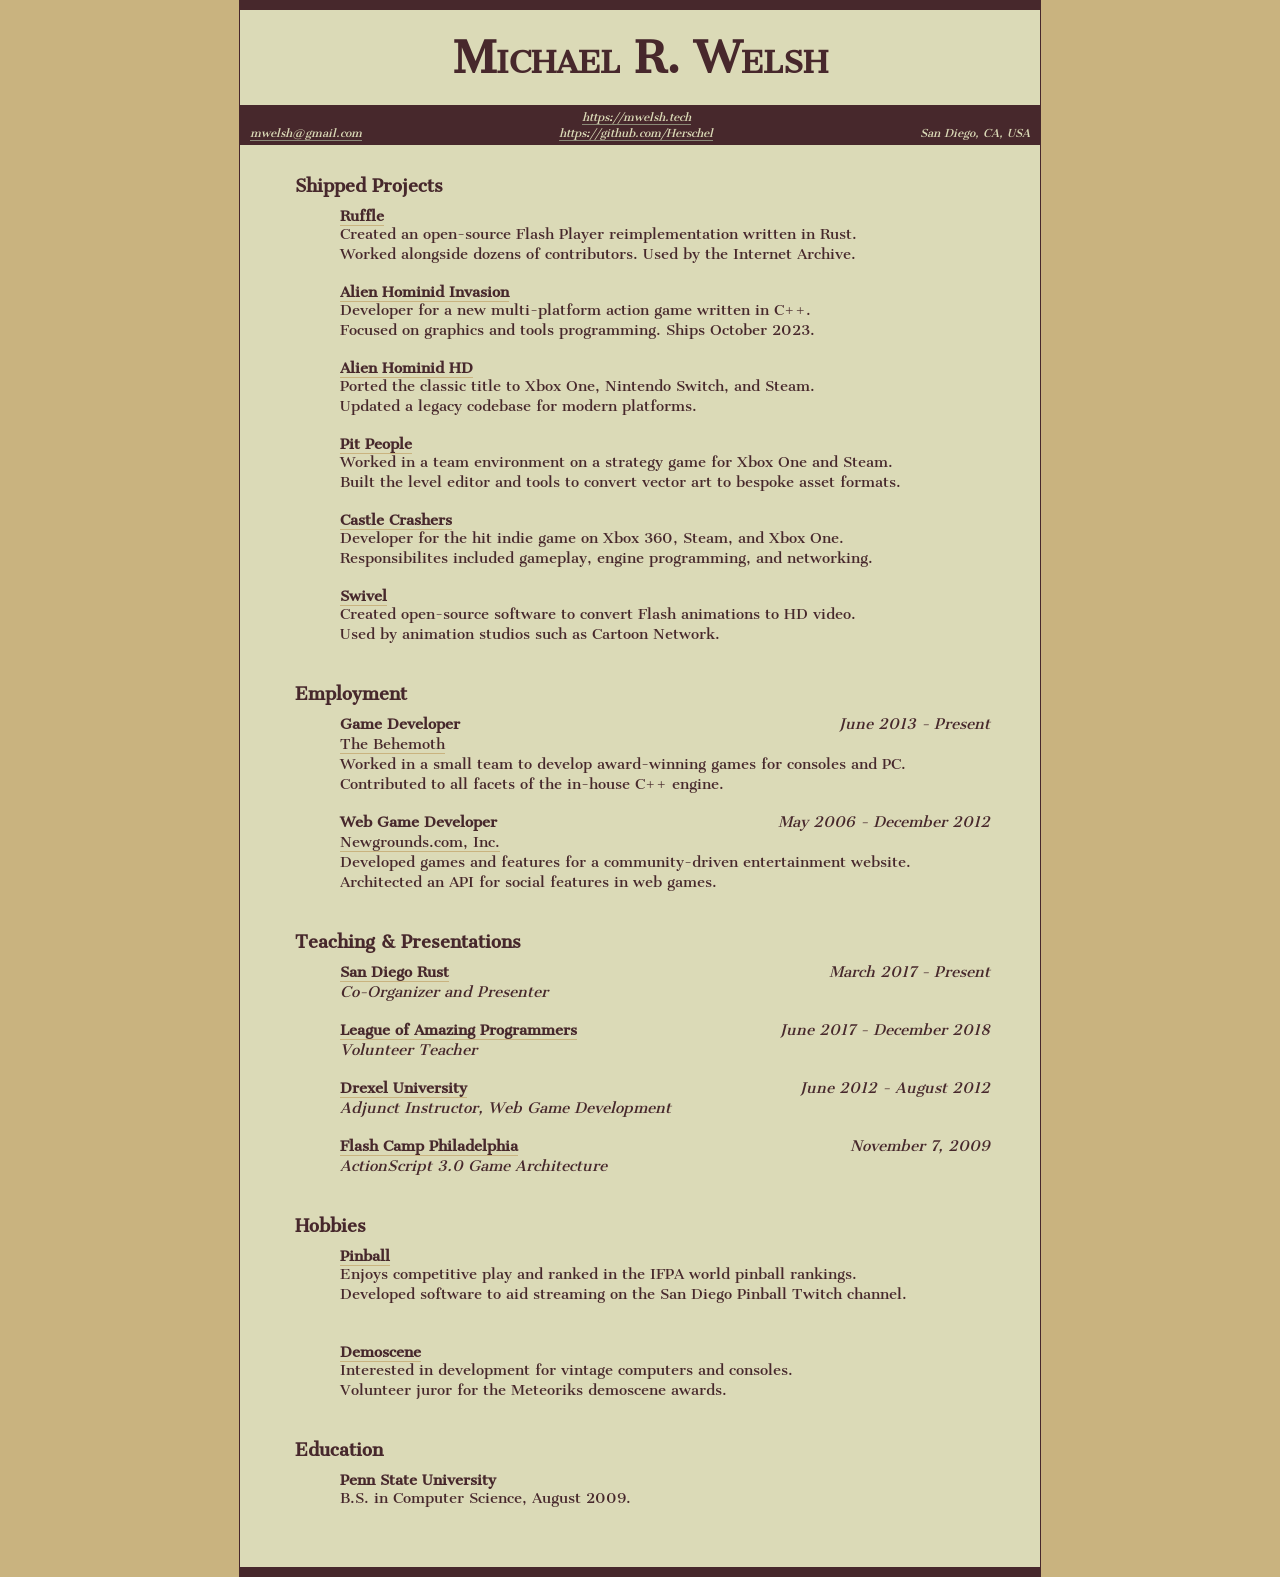
==== commit a3d448a0: "Update" ====
--- a/index.html
+++ b/index.html
@@ -16,39 +16,44 @@
 	<header>
 		<h1>Michael R. Welsh</h1>
 		<address>
-			<div id="physical_contact">
-				<p>600 Front St #119</p>
-				<p>San Diego, CA 92101</p>
+			<div id="electronic_contact">
+				<p>&nbsp;</p>
+				<p><a href="mailto:mwelsh@gmail.com">mwelsh@gmail.com</a></p>
 			</div>
-			<div id="electronic_contact">
+			<div id="links">
 				<p><a href="https://mwelsh.tech">https://mwelsh.tech</a></p>
 				<p><a href="https://github.com/Herschel">https://github.com/Herschel</a></p>
 			</div>
-			<div id="audio_contact">
-				<p><a href="mailto:mwelsh@gmail.com">mwelsh@gmail.com</a></p>
-				<p>(412) 867-9804</p>
+			<div id="physical_contact">
+				<p>&nbsp;</p>
+				<p>San Diego, CA, USA</p>
 			</div>
 		</address>
 	</header>
 
 	<main>
 		<section id="projects">
-			<h2>Projects</h2>
+			<h2>Shipped Projects</h2>
 			<ul>
 				<li>
 					<h3><a href="http://ruffle.rs/">Ruffle</a></h3>
-					<p>Lead maintainer of an open-source Flash Player reimplementation.</p>
-					<p>Built in Rust, targeting both WebAssembly and desktop.</p>
+					<p>Created an open-source Flash Player reimplementation written in Rust.</p>
+					<p>Worked alongside dozens of contributors. Used by the Internet Archive.</p>
+				</li>
+				<li>
+					<h3><a href="http://www.alienhominidinvasion.com/">Alien Hominid Invasion</a></h3>
+					<p>Developer for a new multi-platform action game written in C++.</p>
+					<p>Focused on graphics and tools programming. Ships October 2023.</p>
+				</li>
+				<li>
+					<h3><a href="http://www.alienhominid.com/">Alien Hominid HD</a></h3>
+					<p>Ported the classic title to Xbox One, Nintendo Switch, and Steam.</p>
+					<p>Updated a legacy codebase for modern platforms.</p>
 				</li>
 				<li>
 					<h3><a href="http://www.pitpeople.com/">Pit People</a></h3>
 					<p>Worked in a team environment on a strategy game for Xbox One and Steam.</p>
-					<p>Built the level editor and tools to convert vector art to custom asset formats.</p>
-				</li>
-				<li>
-					<h3><a href="http://github.com/Herschel/Swivel">Swivel</a></h3>
-					<p>Created open-source software to convert Flash animations to HD video.</p>
-					<p>Used by animation studios such as Cartoon Network.</p>
+					<p>Built the level editor and tools to convert vector art to bespoke asset formats.</p>
 				</li>
 				<li>
 					<h3><a href="http://www.castlecrashers.com/">Castle Crashers</a></h3>
@@ -56,9 +61,9 @@
 					<p>Responsibilites included gameplay, engine programming, and networking.</p>
 				</li>
 				<li>
-					<h3><a href="http://www.alienhominid.com/">Alien Hominid HD</a></h3>
-					<p>Assisted in porting the classic title to Xbox 360.</p>
-					<p>Triaged engine bugs and designed mini-game levels.</p>
+					<h3><a href="http://github.com/Herschel/Swivel">Swivel</a></h3>
+					<p>Created open-source software to convert Flash animations to HD video.</p>
+					<p>Used by animation studios such as Cartoon Network.</p>
 				</li>
 			</ul>
 		</section>
@@ -94,7 +99,7 @@
 				</li>
 				<li>
 					<h3><a href="http://www.jointheleague.org/">League of Amazing Programmers</a></h3>
-					<p class="date">June 2017 - Present</p>
+					<p class="date">June 2017 - December 2018</p>
 					<p class="title">Volunteer Teacher</p>
 				</li>
 				<li>
@@ -114,17 +119,16 @@
 			<h2>Hobbies</h2>
 			<ul>
 				<li>
-					<h3><a href="https://www.twitch.tv/sdpinball/clip/StrangeNastyGarageStrawBeary">Competitive
-							pinball</a></h3>
-					<p>Ranked top 1000 in the IFPA world pinball rankings.</p>
-					<p>Developed software for pinball streaming on the San Diego Pinball Twitch channel.</p>
+					<h3><a href="https://www.twitch.tv/sdpinball/clip/StrangeNastyGarageStrawBeary">Pinball</a></h3>
+					<p>Enjoys competitive play and ranked in the IFPA world pinball rankings.</p>
+					<p>Developed software to aid streaming on the San Diego Pinball Twitch channel.</p>
 				</li>
 			</ul>
 			<ul>
 				<li>
-					<h3><a href="https://2019.meteoriks.org/nominees">Demoscene</a></h3>
+					<h3><a href="https://2019.meteoriks.org/">Demoscene</a></h3>
+					<p>Interested in development for vintage computers and consoles.</p>
 					<p>Volunteer juror for the Meteoriks demoscene awards.</p>
-					<p>Interested in development for vintage computers and consoles.</p>
 				</li>
 			</ul>
 		</section>
@@ -135,7 +139,6 @@
 				<li>
 					<h3>Penn State University</h3>
 					<p>B.S. in Computer Science, August 2009.</p>
-					<p>GPA: 3.9 / 4.0</p>
 				</li>
 			</ul>
 		</section>
--- a/resume.css
+++ b/resume.css
@@ -77,20 +77,20 @@
 	border-bottom:		1px #8B8A77 solid;
 }
 
+#electronic_contact {
+	display:			block;
+	float:				left;
+	width:				33%;
+	text-align:			left;
+}
+
+#links {
+	display:			block;
+	float:				left;
+	width:				33%;
+}
+
 #physical_contact {
-	display:			block;
-	float:				left;
-	width:				33%;
-	text-align:			left;
-}
-
-#electronic_contact {
-	display:			block;
-	float:				left;
-	width:				33%;
-}
-
-#audio_contact {
 	display:			block;
 	text-align:			right;
 	width:				33%;
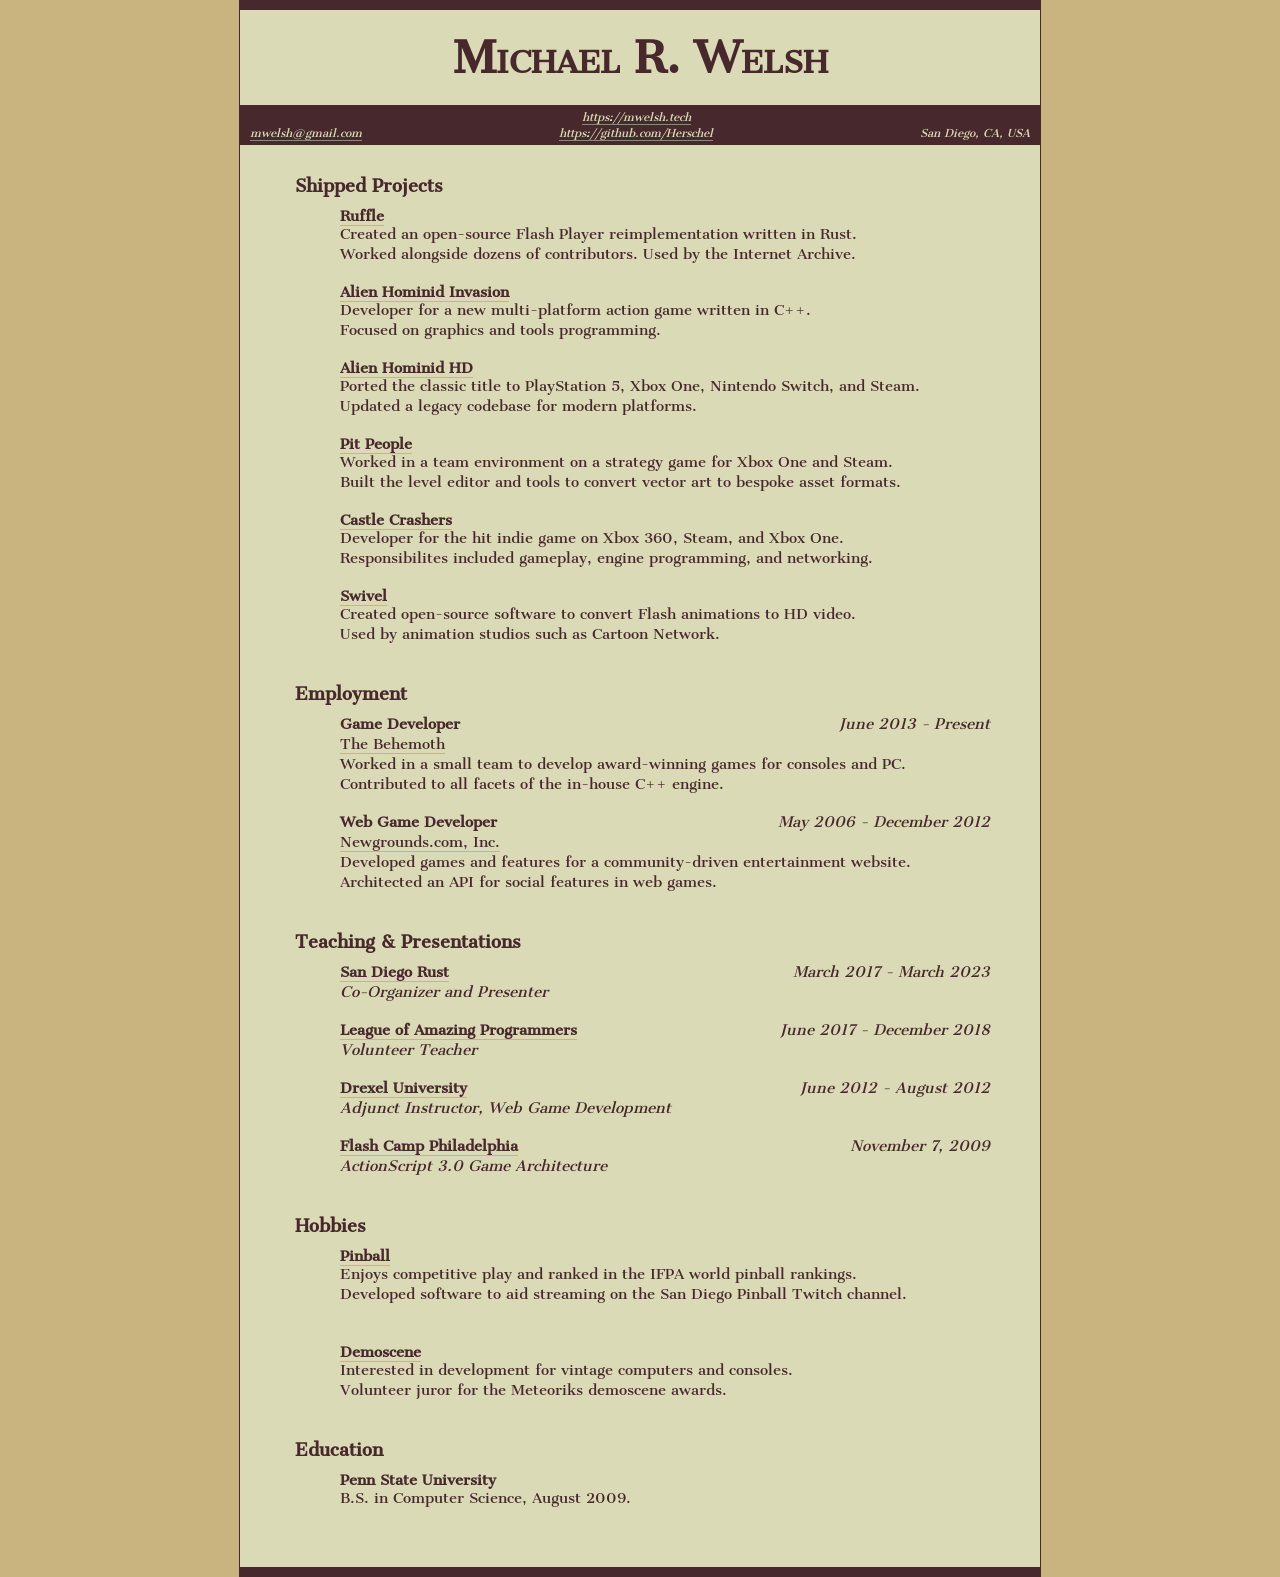
==== commit 736f2604: "Update AHI release date" ====
--- a/index.html
+++ b/index.html
@@ -43,11 +43,11 @@
 				<li>
 					<h3><a href="http://www.alienhominidinvasion.com/">Alien Hominid Invasion</a></h3>
 					<p>Developer for a new multi-platform action game written in C++.</p>
-					<p>Focused on graphics and tools programming. Ships October 2023.</p>
+					<p>Focused on graphics and tools programming.</p>
 				</li>
 				<li>
 					<h3><a href="http://www.alienhominid.com/">Alien Hominid HD</a></h3>
-					<p>Ported the classic title to Xbox One, Nintendo Switch, and Steam.</p>
+					<p>Ported the classic title to PlayStation 5, Xbox One, Nintendo Switch, and Steam.</p>
 					<p>Updated a legacy codebase for modern platforms.</p>
 				</li>
 				<li>
@@ -94,7 +94,7 @@
 			<ul>
 				<li>
 					<h3><a href="https://www.meetup.com/San-Diego-Rust/">San Diego Rust</a></h3>
-					<p class="date">March 2017 - Present</p>
+					<p class="date">March 2017 - March 2023</p>
 					<p class="title">Co-Organizer and Presenter</p>
 				</li>
 				<li>
